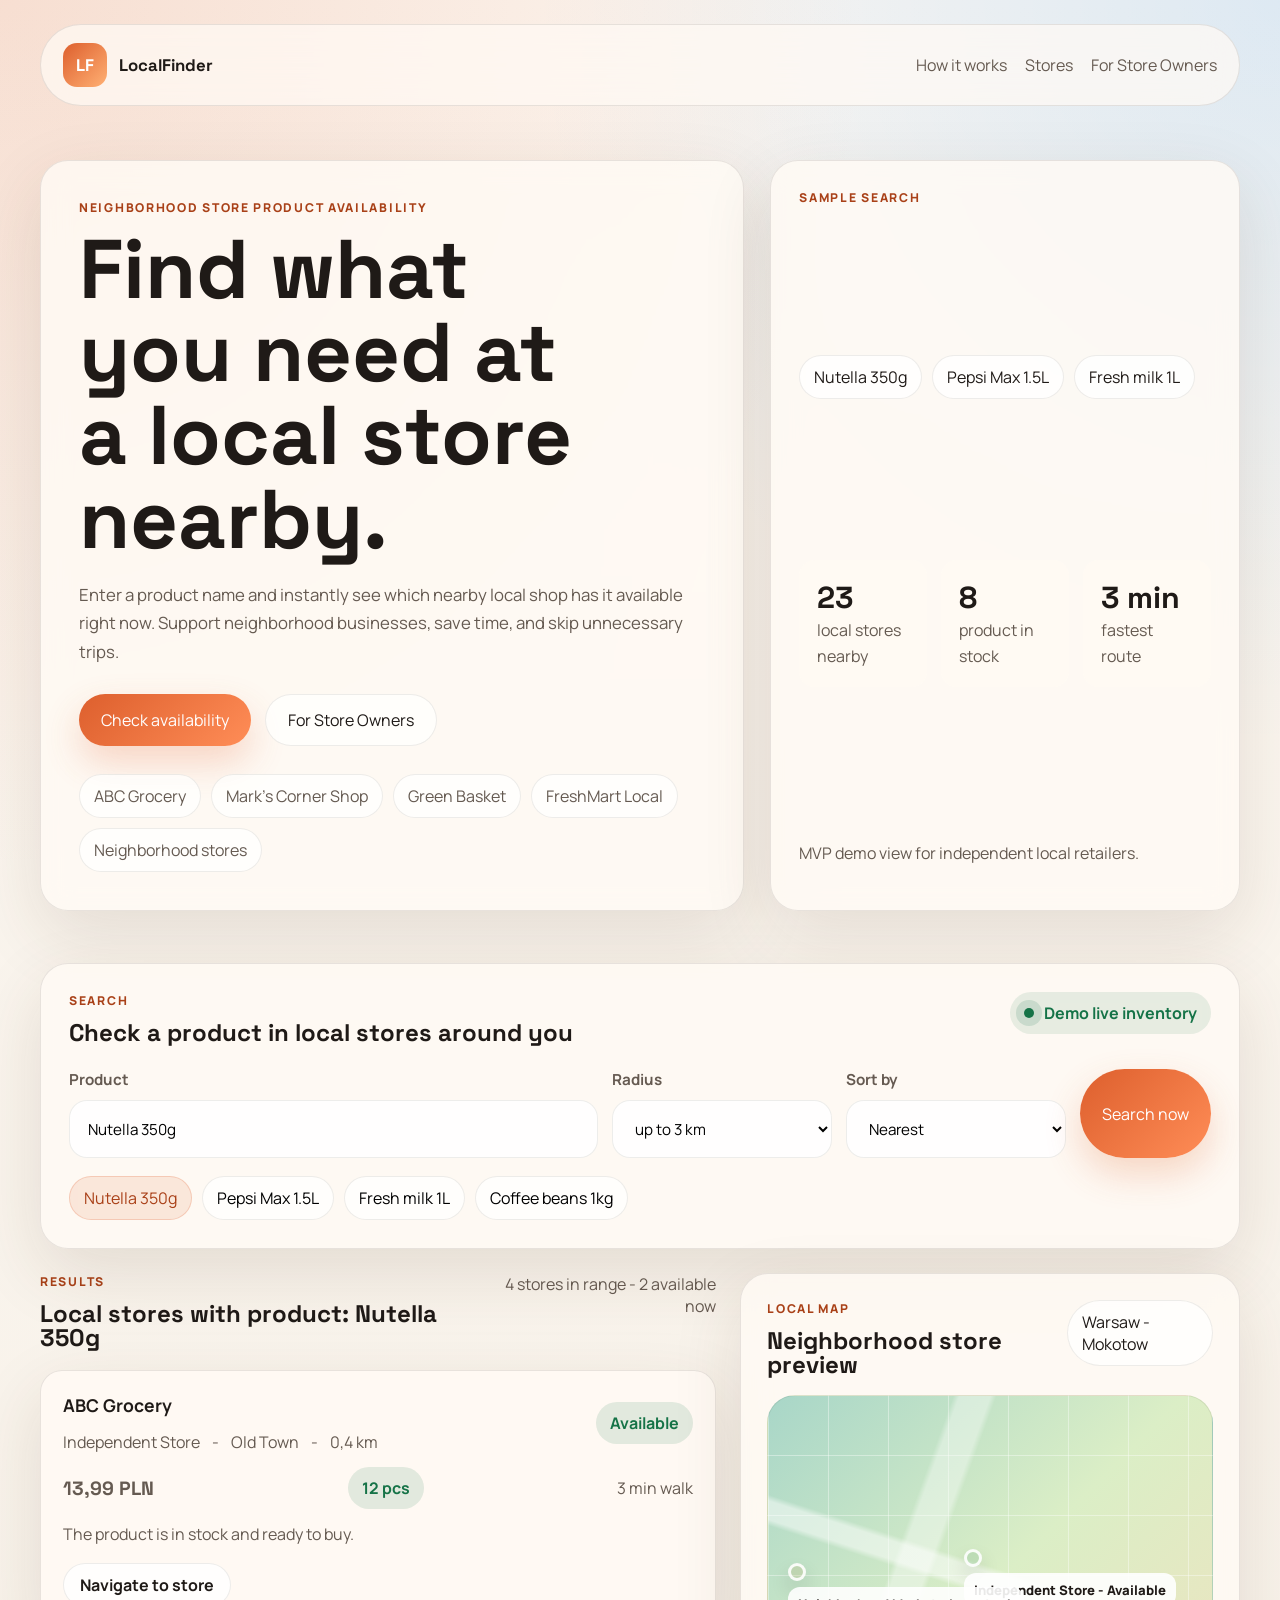
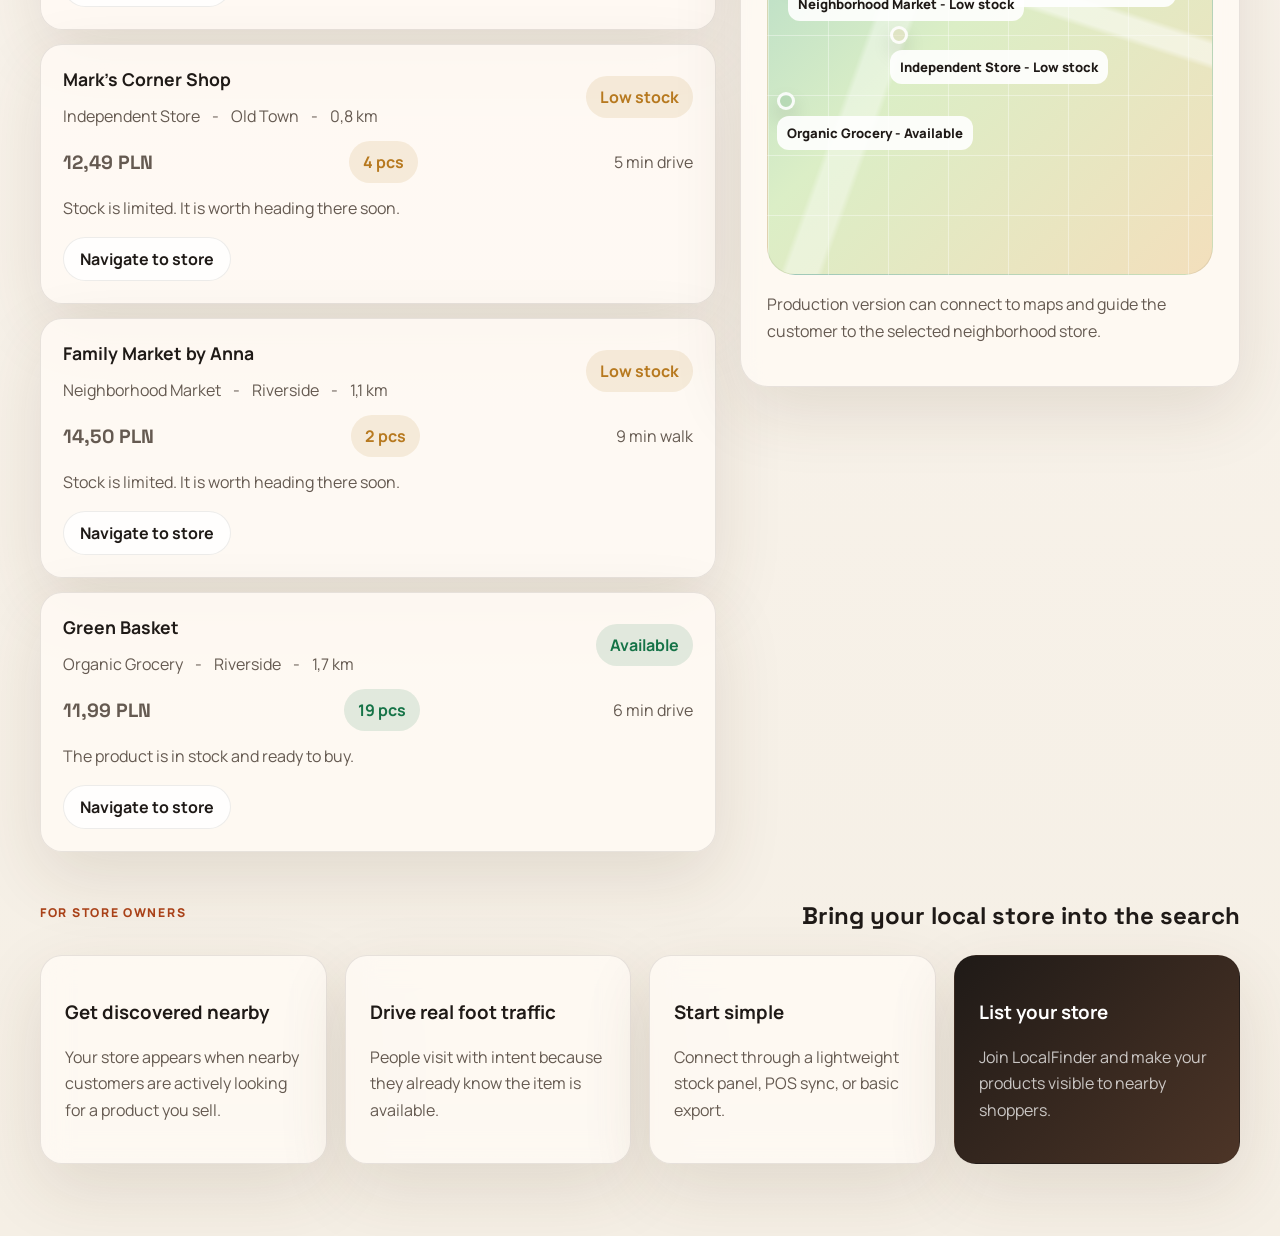
==== localfinder-clean.html @ b7fac54f "Add standalone clean LocalFinder page" ====
<!DOCTYPE html>
<html lang="en">
<head>
  <meta charset="UTF-8">
  <meta name="viewport" content="width=device-width, initial-scale=1.0">
  <title>LocalFinder - clean demo</title>
  <meta name="theme-color" content="#dd5f2d">
  <meta name="description" content="LocalFinder helps people find products in nearby neighborhood stores.">
  <link rel="icon" href="localfinder-icon.svg" type="image/svg+xml">
  <link rel="preconnect" href="https://fonts.googleapis.com">
  <link rel="preconnect" href="https://fonts.gstatic.com" crossorigin>
  <link href="https://fonts.googleapis.com/css2?family=Space+Grotesk:wght@400;500;700&family=Manrope:wght@400;500;700;800&display=swap" rel="stylesheet">
  <link rel="stylesheet" href="styles.css">
</head>
<body>
  <div class="page-shell">
    <header class="topbar">
      <a class="brand" href="#home">
        <span class="brand-mark">LF</span>
        <span>LocalFinder</span>
      </a>
      <nav class="topnav">
        <a href="#how-it-works">How it works</a>
        <a href="#results">Stores</a>
        <a href="#partners">For Store Owners</a>
      </nav>
    </header>

    <main id="home">
      <section class="hero">
        <div class="hero-copy">
          <p class="eyebrow">Neighborhood store product availability</p>
          <h1>Find what you need at a local store nearby.</h1>
          <p class="hero-text">
            Enter a product name and instantly see which nearby local shop has it available right now.
            Support neighborhood businesses, save time, and skip unnecessary trips.
          </p>
          <div class="hero-actions">
            <a class="button button-primary" href="#search-panel">Check availability</a>
            <a class="button button-secondary" href="#partners">For Store Owners</a>
          </div>
          <div class="trust-row">
            <span>ABC Grocery</span>
            <span>Mark's Corner Shop</span>
            <span>Green Basket</span>
            <span>FreshMart Local</span>
            <span>Neighborhood stores</span>
          </div>
        </div>

        <aside class="hero-card">
          <p class="card-kicker">Sample search</p>
          <div class="sample-search">
            <span class="sample-chip">Nutella 350g</span>
            <span class="sample-chip">Pepsi Max 1.5L</span>
            <span class="sample-chip">Fresh milk 1L</span>
          </div>
          <div class="snapshot">
            <div>
              <strong>23</strong>
              <span>local stores nearby</span>
            </div>
            <div>
              <strong>8</strong>
              <span>product in stock</span>
            </div>
            <div>
              <strong>3 min</strong>
              <span>fastest route</span>
            </div>
          </div>
          <p class="snapshot-note">MVP demo view for independent local retailers.</p>
        </aside>
      </section>

      <section class="search-panel" id="search-panel">
        <div class="panel-heading">
          <div>
            <p class="section-kicker">Search</p>
            <h2>Check a product in local stores around you</h2>
          </div>
          <div class="live-badge">
            <span class="live-dot"></span>
            Demo live inventory
          </div>
        </div>

        <form id="search-form" class="search-form">
          <label class="field field-search">
            <span>Product</span>
            <input id="product-input" type="text" value="Nutella 350g" placeholder="e.g. Nutella 350g, Pepsi Max, fresh milk 1L">
          </label>

          <label class="field">
            <span>Radius</span>
            <select id="radius-select">
              <option value="1.5">up to 1.5 km</option>
              <option value="3" selected>up to 3 km</option>
              <option value="5">up to 5 km</option>
            </select>
          </label>

          <label class="field">
            <span>Sort by</span>
            <select id="sort-select">
              <option value="distance">Nearest</option>
              <option value="availability">Best availability</option>
              <option value="price">Lowest price</option>
            </select>
          </label>

          <button type="submit" class="button button-primary button-submit">Search now</button>
        </form>

        <div class="quick-tags" id="quick-tags">
          <button type="button" class="tag is-active" data-product="Nutella 350g">Nutella 350g</button>
          <button type="button" class="tag" data-product="Pepsi Max 1.5L">Pepsi Max 1.5L</button>
          <button type="button" class="tag" data-product="Fresh milk 1L">Fresh milk 1L</button>
          <button type="button" class="tag" data-product="Coffee beans 1kg">Coffee beans 1kg</button>
        </div>
      </section>

      <section class="results-section" id="results">
        <div class="results-layout">
          <div class="results-column">
            <div class="results-header">
              <div>
                <p class="section-kicker">Results</p>
                <h2 id="results-title">Local stores with product: Nutella 350g</h2>
              </div>
              <div class="results-summary" id="results-summary"></div>
            </div>
            <div id="results-list" class="results-list"></div>
          </div>

          <aside class="map-card">
            <div class="map-card-header">
              <div>
                <p class="section-kicker">Local map</p>
                <h2>Neighborhood store preview</h2>
              </div>
              <span class="map-badge">Warsaw - Mokotow</span>
            </div>
            <div id="map-grid" class="map-grid" aria-label="Illustrative store map"></div>
            <p class="map-note">Production version can connect to maps and guide the customer to the selected neighborhood store.</p>
          </aside>
        </div>
      </section>

      <section class="partners" id="partners">
        <div class="section-heading">
          <p class="section-kicker">For Store Owners</p>
          <h2>Bring your local store into the search</h2>
        </div>
        <div class="partner-grid">
          <article class="partner-card">
            <h3>Get discovered nearby</h3>
            <p>Your store appears when nearby customers are actively looking for a product you sell.</p>
          </article>
          <article class="partner-card">
            <h3>Drive real foot traffic</h3>
            <p>People visit with intent because they already know the item is available.</p>
          </article>
          <article class="partner-card">
            <h3>Start simple</h3>
            <p>Connect through a lightweight stock panel, POS sync, or basic export.</p>
          </article>
          <article class="partner-card accent-card">
            <h3>List your store</h3>
            <p>Join LocalFinder and make your products visible to nearby shoppers.</p>
          </article>
        </div>
      </section>
    </main>
  </div>

  <script>
    const catalog = {
      "Nutella 350g": [
        { name: "ABC Grocery", chain: "Independent Store", distance: 0.4, price: 13.99, stock: 12, status: "good", eta: "3 min walk", district: "Old Town", x: 68, y: 38 },
        { name: "Mark's Corner Shop", chain: "Independent Store", distance: 0.8, price: 12.49, stock: 4, status: "warn", eta: "5 min drive", district: "Old Town", x: 52, y: 54 },
        { name: "Family Market by Anna", chain: "Neighborhood Market", distance: 1.1, price: 14.5, stock: 2, status: "warn", eta: "9 min walk", district: "Riverside", x: 31, y: 41 },
        { name: "Green Basket", chain: "Organic Grocery", distance: 1.7, price: 11.99, stock: 19, status: "good", eta: "6 min drive", district: "Riverside", x: 24, y: 68 },
        { name: "FreshMart Local", chain: "Independent Store", distance: 3.6, price: 12.99, stock: 0, status: "bad", eta: "11 min drive", district: "Garden District", x: 79, y: 73 }
      ],
      "Pepsi Max 1.5L": [
        { name: "Mark's Corner Shop", chain: "Independent Store", distance: 0.8, price: 6.49, stock: 16, status: "good", eta: "5 min drive", district: "Old Town", x: 52, y: 54 },
        { name: "ABC Grocery", chain: "Independent Store", distance: 0.4, price: 7.19, stock: 5, status: "warn", eta: "3 min walk", district: "Old Town", x: 68, y: 38 },
        { name: "FreshMart Local", chain: "Independent Store", distance: 1.3, price: 5.99, stock: 24, status: "good", eta: "7 min drive", district: "Riverside", x: 45, y: 77 },
        { name: "Family Market by Anna", chain: "Neighborhood Market", distance: 1.1, price: 7.49, stock: 0, status: "bad", eta: "9 min walk", district: "Riverside", x: 31, y: 41 }
      ],
      "Fresh milk 1L": [
        { name: "ABC Grocery", chain: "Independent Store", distance: 0.4, price: 4.39, stock: 8, status: "good", eta: "3 min walk", district: "Old Town", x: 68, y: 38 },
        { name: "Green Basket", chain: "Organic Grocery", distance: 1.7, price: 3.79, stock: 31, status: "good", eta: "6 min drive", district: "Riverside", x: 24, y: 68 },
        { name: "Mark's Corner Shop", chain: "Independent Store", distance: 0.8, price: 4.15, stock: 3, status: "warn", eta: "5 min drive", district: "Old Town", x: 52, y: 54 }
      ],
      "Coffee beans 1kg": [
        { name: "Green Basket", chain: "Organic Grocery", distance: 1.7, price: 42.99, stock: 14, status: "good", eta: "6 min drive", district: "Riverside", x: 24, y: 68 },
        { name: "FreshMart Local", chain: "Independent Store", distance: 3.6, price: 39.99, stock: 6, status: "warn", eta: "11 min drive", district: "Garden District", x: 79, y: 73 },
        { name: "Mark's Corner Shop", chain: "Independent Store", distance: 0.8, price: 46.99, stock: 0, status: "bad", eta: "5 min drive", district: "Old Town", x: 52, y: 54 }
      ]
    };

    const statusMeta = {
      good: { label: "Available", note: "The product is in stock and ready to buy.", className: "status-good" },
      warn: { label: "Low stock", note: "Stock is limited. It is worth heading there soon.", className: "status-warn" },
      bad: { label: "Out of stock", note: "Currently unavailable in this store.", className: "status-bad" }
    };

    const productInput = document.querySelector("#product-input");
    const radiusSelect = document.querySelector("#radius-select");
    const sortSelect = document.querySelector("#sort-select");
    const resultsList = document.querySelector("#results-list");
    const resultsTitle = document.querySelector("#results-title");
    const resultsSummary = document.querySelector("#results-summary");
    const mapGrid = document.querySelector("#map-grid");
    const quickTags = document.querySelector("#quick-tags");
    const searchForm = document.querySelector("#search-form");

    function getMatchingProduct(query) {
      const normalizedQuery = query.trim().toLowerCase();
      const productNames = Object.keys(catalog);
      if (!normalizedQuery) return productNames[0];
      return productNames.find((name) => name.toLowerCase() === normalizedQuery)
        || productNames.find((name) => name.toLowerCase().includes(normalizedQuery))
        || productNames[0];
    }

    function getStatusWeight(status) {
      if (status === "good") return 0;
      if (status === "warn") return 1;
      return 2;
    }

    function formatPrice(price) {
      return `${price.toFixed(2).replace(".", ",")} PLN`;
    }

    function filterAndSortStores(productName) {
      const radius = Number(radiusSelect.value);
      const sortBy = sortSelect.value;
      const filtered = [...(catalog[productName] || [])].filter((store) => store.distance <= radius);
      filtered.sort((left, right) => {
        if (sortBy === "price") return left.price - right.price;
        if (sortBy === "availability") return getStatusWeight(left.status) - getStatusWeight(right.status) || left.distance - right.distance;
        return left.distance - right.distance;
      });
      return filtered;
    }

    function renderResults(productName) {
      const stores = filterAndSortStores(productName);
      const availableCount = stores.filter((store) => store.status === "good").length;
      resultsTitle.textContent = `Local stores with product: ${productName}`;
      resultsSummary.textContent = `${stores.length} stores in range - ${availableCount} available now`;

      if (!stores.length) {
        resultsList.innerHTML = '<div class="empty-state"><h3>No results in the selected radius</h3><p>Increase the search radius or choose another product from the suggested tags above.</p></div>';
        mapGrid.innerHTML = "";
        return;
      }

      resultsList.innerHTML = stores.map((store) => {
        const meta = statusMeta[store.status];
        return `<article class="store-card"><div class="store-top"><div><h3>${store.name}</h3><div class="store-meta"><span>${store.chain}</span><span>-</span><span>${store.district}</span><span>-</span><span>${store.distance.toFixed(1).replace(".", ",")} km</span></div></div><span class="store-pill ${meta.className}">${meta.label}</span></div><div class="store-stock"><span class="store-price">${formatPrice(store.price)}</span><span class="stock-pill ${meta.className}">${store.stock > 0 ? `${store.stock} pcs` : "0 pcs"}</span><span>${store.eta}</span></div><p class="availability-note">${meta.note}</p><div class="store-actions"><a class="action-link" href="#map-grid">Navigate to store</a></div></article>`;
      }).join("");

      mapGrid.innerHTML = stores.map((store) => {
        const meta = statusMeta[store.status];
        return `<div class="map-pin" style="left:${store.x}%; top:${store.y}%"><span class="pin-dot ${meta.className}"></span><span class="pin-label">${store.chain} - ${meta.label}</span></div>`;
      }).join("");
    }

    function syncActiveTag(productName) {
      quickTags.querySelectorAll(".tag").forEach((tag) => {
        tag.classList.toggle("is-active", tag.dataset.product === productName);
      });
    }

    function runSearch(nextQuery) {
      const matchedProduct = getMatchingProduct(nextQuery ?? productInput.value);
      productInput.value = matchedProduct;
      syncActiveTag(matchedProduct);
      renderResults(matchedProduct);
    }

    searchForm.addEventListener("submit", (event) => {
      event.preventDefault();
      runSearch();
    });

    radiusSelect.addEventListener("change", () => runSearch());
    sortSelect.addEventListener("change", () => runSearch());

    quickTags.addEventListener("click", (event) => {
      const button = event.target.closest(".tag");
      if (!button) return;
      runSearch(button.dataset.product);
    });

    window.addEventListener("load", () => {
      runSearch(productInput.value);
    });
  </script>
</body>
</html>
---- styles.css ----
:root {
  --bg: #f5efe5;
  --bg-accent: #efe3d1;
  --surface: rgba(255, 250, 244, 0.82);
  --surface-strong: #fffaf3;
  --text: #1f1a17;
  --muted: #655a51;
  --line: rgba(31, 26, 23, 0.1);
  --brand: #dd5f2d;
  --brand-dark: #a94118;
  --good: #157347;
  --warn: #b7791f;
  --bad: #b3261e;
  --shadow: 0 24px 70px rgba(75, 48, 25, 0.12);
  --radius-xl: 28px;
  --radius-lg: 22px;
  --radius-md: 16px;
  --radius-sm: 12px;
}

* {
  box-sizing: border-box;
}

html {
  scroll-behavior: smooth;
}

body {
  margin: 0;
  font-family: "Manrope", sans-serif;
  color: var(--text);
  background:
    radial-gradient(circle at top left, rgba(221, 95, 45, 0.16), transparent 28%),
    radial-gradient(circle at top right, rgba(0, 132, 255, 0.12), transparent 24%),
    linear-gradient(180deg, #fcf7f1 0%, var(--bg) 100%);
}

a {
  color: inherit;
  text-decoration: none;
}

button,
input,
select {
  font: inherit;
}

.page-shell {
  width: min(1200px, calc(100% - 32px));
  margin: 0 auto;
  padding: 24px 0 72px;
}

.topbar {
  display: flex;
  align-items: center;
  justify-content: space-between;
  gap: 16px;
  padding: 18px 22px;
  border: 1px solid var(--line);
  border-radius: 999px;
  background: rgba(255, 250, 244, 0.72);
  backdrop-filter: blur(16px);
  position: sticky;
  top: 16px;
  z-index: 20;
}

.brand {
  display: inline-flex;
  align-items: center;
  gap: 12px;
  font-family: "Space Grotesk", sans-serif;
  font-size: 1.05rem;
  font-weight: 700;
}

.brand-mark {
  display: grid;
  place-items: center;
  width: 44px;
  height: 44px;
  border-radius: 14px;
  background: linear-gradient(135deg, var(--brand), #ffb074);
  color: white;
}

.topnav {
  display: flex;
  gap: 18px;
  color: var(--muted);
}

.hero {
  display: grid;
  grid-template-columns: 1.2fr 0.8fr;
  gap: 26px;
  padding: 54px 0 28px;
}

.hero-copy,
.hero-card,
.search-panel,
.map-card,
.step-card,
.partner-card {
  border: 1px solid var(--line);
  background: var(--surface);
  backdrop-filter: blur(14px);
  box-shadow: var(--shadow);
}

.hero-copy {
  padding: 38px;
  border-radius: var(--radius-xl);
}

.eyebrow,
.section-kicker,
.card-kicker {
  margin: 0 0 12px;
  text-transform: uppercase;
  letter-spacing: 0.14em;
  color: var(--brand-dark);
  font-size: 0.76rem;
  font-weight: 800;
}

.hero h1,
.search-panel h2,
.results-header h2,
.map-card h2,
.section-heading h2 {
  margin: 0;
  font-family: "Space Grotesk", sans-serif;
  line-height: 1;
}

.hero h1 {
  font-size: clamp(2.8rem, 7vw, 5.2rem);
  max-width: 10ch;
}

.hero-text {
  max-width: 62ch;
  margin: 20px 0 0;
  font-size: 1.05rem;
  line-height: 1.7;
  color: var(--muted);
}

.hero-actions {
  display: flex;
  flex-wrap: wrap;
  gap: 14px;
  margin-top: 28px;
}

.button {
  display: inline-flex;
  align-items: center;
  justify-content: center;
  min-height: 52px;
  padding: 0 22px;
  border-radius: 999px;
  border: 0;
  cursor: pointer;
  transition: transform 160ms ease, box-shadow 160ms ease, background 160ms ease;
}

.button:hover {
  transform: translateY(-2px);
}

.button-primary {
  background: linear-gradient(135deg, var(--brand), #ff8d57);
  color: white;
  box-shadow: 0 16px 36px rgba(221, 95, 45, 0.24);
}

.button-secondary {
  background: rgba(255, 255, 255, 0.68);
  color: var(--text);
  border: 1px solid rgba(31, 26, 23, 0.08);
}

.trust-row {
  display: flex;
  flex-wrap: wrap;
  gap: 10px;
  margin-top: 28px;
  color: var(--muted);
}

.trust-row span,
.sample-chip,
.tag,
.map-badge {
  padding: 10px 14px;
  border-radius: 999px;
  border: 1px solid rgba(31, 26, 23, 0.08);
  background: rgba(255, 255, 255, 0.7);
}

.hero-card {
  border-radius: var(--radius-xl);
  padding: 28px;
  display: flex;
  flex-direction: column;
  justify-content: space-between;
}

.sample-search {
  display: flex;
  flex-wrap: wrap;
  gap: 10px;
}

.snapshot {
  display: grid;
  grid-template-columns: repeat(3, 1fr);
  gap: 14px;
  margin-top: 24px;
}

.snapshot div {
  padding: 18px;
  border-radius: var(--radius-md);
  background: var(--surface-strong);
}

.snapshot strong {
  display: block;
  font-family: "Space Grotesk", sans-serif;
  font-size: 1.9rem;
}

.snapshot span,
.snapshot-note,
.partner-card p,
.step-card p,
.map-note {
  color: var(--muted);
  line-height: 1.65;
}

.search-panel,
.how-it-works,
.partners,
.results-section {
  margin-top: 24px;
}

.search-panel {
  padding: 28px;
  border-radius: var(--radius-xl);
}

.panel-heading,
.results-header,
.map-card-header,
.section-heading {
  display: flex;
  justify-content: space-between;
  gap: 18px;
  align-items: start;
}

.live-badge {
  display: inline-flex;
  align-items: center;
  gap: 10px;
  padding: 10px 14px;
  border-radius: 999px;
  background: rgba(21, 115, 71, 0.1);
  color: var(--good);
  font-weight: 700;
}

.live-dot {
  width: 10px;
  height: 10px;
  border-radius: 50%;
  background: currentColor;
  box-shadow: 0 0 0 8px rgba(21, 115, 71, 0.14);
}

.search-form {
  display: grid;
  grid-template-columns: minmax(0, 2.4fr) repeat(2, minmax(150px, 1fr)) auto;
  gap: 14px;
  margin-top: 24px;
}

.field {
  display: flex;
  flex-direction: column;
  gap: 10px;
  color: var(--muted);
  font-size: 0.95rem;
}

.field span {
  font-weight: 700;
}

.field input,
.field select {
  min-height: 58px;
  padding: 0 18px;
  border-radius: 18px;
  border: 1px solid rgba(31, 26, 23, 0.08);
  background: rgba(255, 255, 255, 0.9);
  outline: none;
}

.field input:focus,
.field select:focus {
  border-color: rgba(221, 95, 45, 0.46);
  box-shadow: 0 0 0 4px rgba(221, 95, 45, 0.12);
}

.quick-tags {
  display: flex;
  flex-wrap: wrap;
  gap: 10px;
  margin-top: 18px;
}

.tag {
  cursor: pointer;
}

.tag.is-active {
  background: rgba(221, 95, 45, 0.12);
  color: var(--brand-dark);
  border-color: rgba(221, 95, 45, 0.22);
}

.results-layout {
  display: grid;
  grid-template-columns: minmax(0, 1.15fr) minmax(320px, 0.85fr);
  gap: 24px;
  align-items: start;
}

.results-summary {
  color: var(--muted);
  max-width: 26ch;
  text-align: right;
}

.results-list {
  display: grid;
  gap: 14px;
  margin-top: 20px;
}

.store-card {
  padding: 22px;
  border-radius: var(--radius-lg);
  background: rgba(255, 250, 244, 0.88);
  border: 1px solid var(--line);
  box-shadow: var(--shadow);
}

.store-top,
.store-meta,
.store-actions,
.store-stock {
  display: flex;
  flex-wrap: wrap;
  align-items: center;
  justify-content: space-between;
  gap: 12px;
}

.store-top h3 {
  margin: 0;
  font-size: 1.1rem;
}

.store-meta,
.store-stock,
.availability-note,
.empty-state p {
  margin-top: 14px;
  color: var(--muted);
}

.store-pill,
.stock-pill {
  display: inline-flex;
  align-items: center;
  gap: 8px;
  padding: 10px 14px;
  border-radius: 999px;
  font-weight: 700;
}

.status-good {
  background: rgba(21, 115, 71, 0.12);
  color: var(--good);
}

.status-warn {
  background: rgba(183, 121, 31, 0.12);
  color: var(--warn);
}

.status-bad {
  background: rgba(179, 38, 30, 0.12);
  color: var(--bad);
}

.store-price {
  font-family: "Space Grotesk", sans-serif;
  font-weight: 700;
  font-size: 1.2rem;
}

.store-actions {
  margin-top: 18px;
}

.action-link {
  display: inline-flex;
  align-items: center;
  justify-content: center;
  min-height: 44px;
  padding: 0 16px;
  border-radius: 999px;
  background: rgba(255, 255, 255, 0.82);
  border: 1px solid rgba(31, 26, 23, 0.08);
  font-weight: 700;
}

.map-card {
  border-radius: var(--radius-xl);
  padding: 26px;
  position: sticky;
  top: 104px;
}

.map-grid {
  position: relative;
  height: 480px;
  margin-top: 18px;
  border-radius: 28px;
  overflow: hidden;
  background:
    linear-gradient(0deg, rgba(255,255,255,0.38) 1px, transparent 1px),
    linear-gradient(90deg, rgba(255,255,255,0.38) 1px, transparent 1px),
    linear-gradient(135deg, #a8d6c8 0%, #dbeec6 45%, #f3dfbc 100%);
  background-size: 60px 60px, 60px 60px, cover;
  border: 1px solid rgba(31, 26, 23, 0.08);
}

.map-grid::before,
.map-grid::after {
  content: "";
  position: absolute;
  inset: 0;
}

.map-grid::before {
  background:
    linear-gradient(110deg, transparent 30%, rgba(255,255,255,0.38) 31%, rgba(255,255,255,0.38) 36%, transparent 37%),
    linear-gradient(18deg, transparent 56%, rgba(255,255,255,0.5) 57%, rgba(255,255,255,0.5) 60%, transparent 61%);
}

.map-pin {
  position: absolute;
  display: flex;
  flex-direction: column;
  gap: 6px;
  transform: translate(-50%, -50%);
}

.pin-dot {
  width: 18px;
  height: 18px;
  border-radius: 50%;
  border: 3px solid rgba(255, 255, 255, 0.9);
  box-shadow: 0 10px 20px rgba(0, 0, 0, 0.14);
}

.pin-label {
  padding: 8px 10px;
  border-radius: 12px;
  background: rgba(255, 255, 255, 0.9);
  white-space: nowrap;
  font-size: 0.82rem;
  font-weight: 800;
}

.how-it-works,
.partners {
  padding-top: 28px;
}

.schema-section {
  padding-top: 28px;
}

.steps,
.partner-grid {
  display: grid;
  gap: 18px;
  margin-top: 22px;
}

.steps {
  grid-template-columns: repeat(3, 1fr);
}

.partner-grid {
  grid-template-columns: repeat(4, 1fr);
}

.schema-grid {
  display: grid;
  grid-template-columns: repeat(4, 1fr);
  gap: 18px;
  margin-top: 22px;
}

.step-card,
.partner-card {
  padding: 24px;
  border-radius: var(--radius-lg);
}

.step-number {
  display: inline-flex;
  margin-bottom: 24px;
  font-family: "Space Grotesk", sans-serif;
  font-size: 2rem;
  color: var(--brand);
}

.accent-card {
  background: linear-gradient(135deg, #1f1a17, #4d3527);
  color: white;
}

.accent-card p {
  color: rgba(255, 255, 255, 0.74);
}

.empty-state {
  padding: 30px;
  border-radius: var(--radius-lg);
  border: 1px dashed rgba(31, 26, 23, 0.18);
  background: rgba(255, 255, 255, 0.52);
}

@media (max-width: 1050px) {
  .hero,
  .results-layout,
  .steps,
  .partner-grid,
  .schema-grid {
    grid-template-columns: 1fr;
  }

  .search-form {
    grid-template-columns: 1fr 1fr;
  }

  .button-submit {
    grid-column: span 2;
  }

  .map-card {
    position: static;
  }
}

@media (max-width: 760px) {
  .page-shell {
    width: min(100% - 20px, 1200px);
    padding-top: 14px;
  }

  .topbar,
  .panel-heading,
  .results-header,
  .section-heading,
  .map-card-header {
    flex-direction: column;
  }

  .topnav {
    flex-wrap: wrap;
  }

  .hero-copy,
  .hero-card,
  .search-panel,
  .map-card,
  .step-card,
  .partner-card,
  .store-card {
    padding: 20px;
  }

  .search-form {
    grid-template-columns: 1fr;
  }

  .button-submit {
    grid-column: span 1;
  }

  .snapshot {
    grid-template-columns: 1fr;
  }

  .results-summary {
    text-align: left;
  }

  .map-grid {
    height: 360px;
  }
}
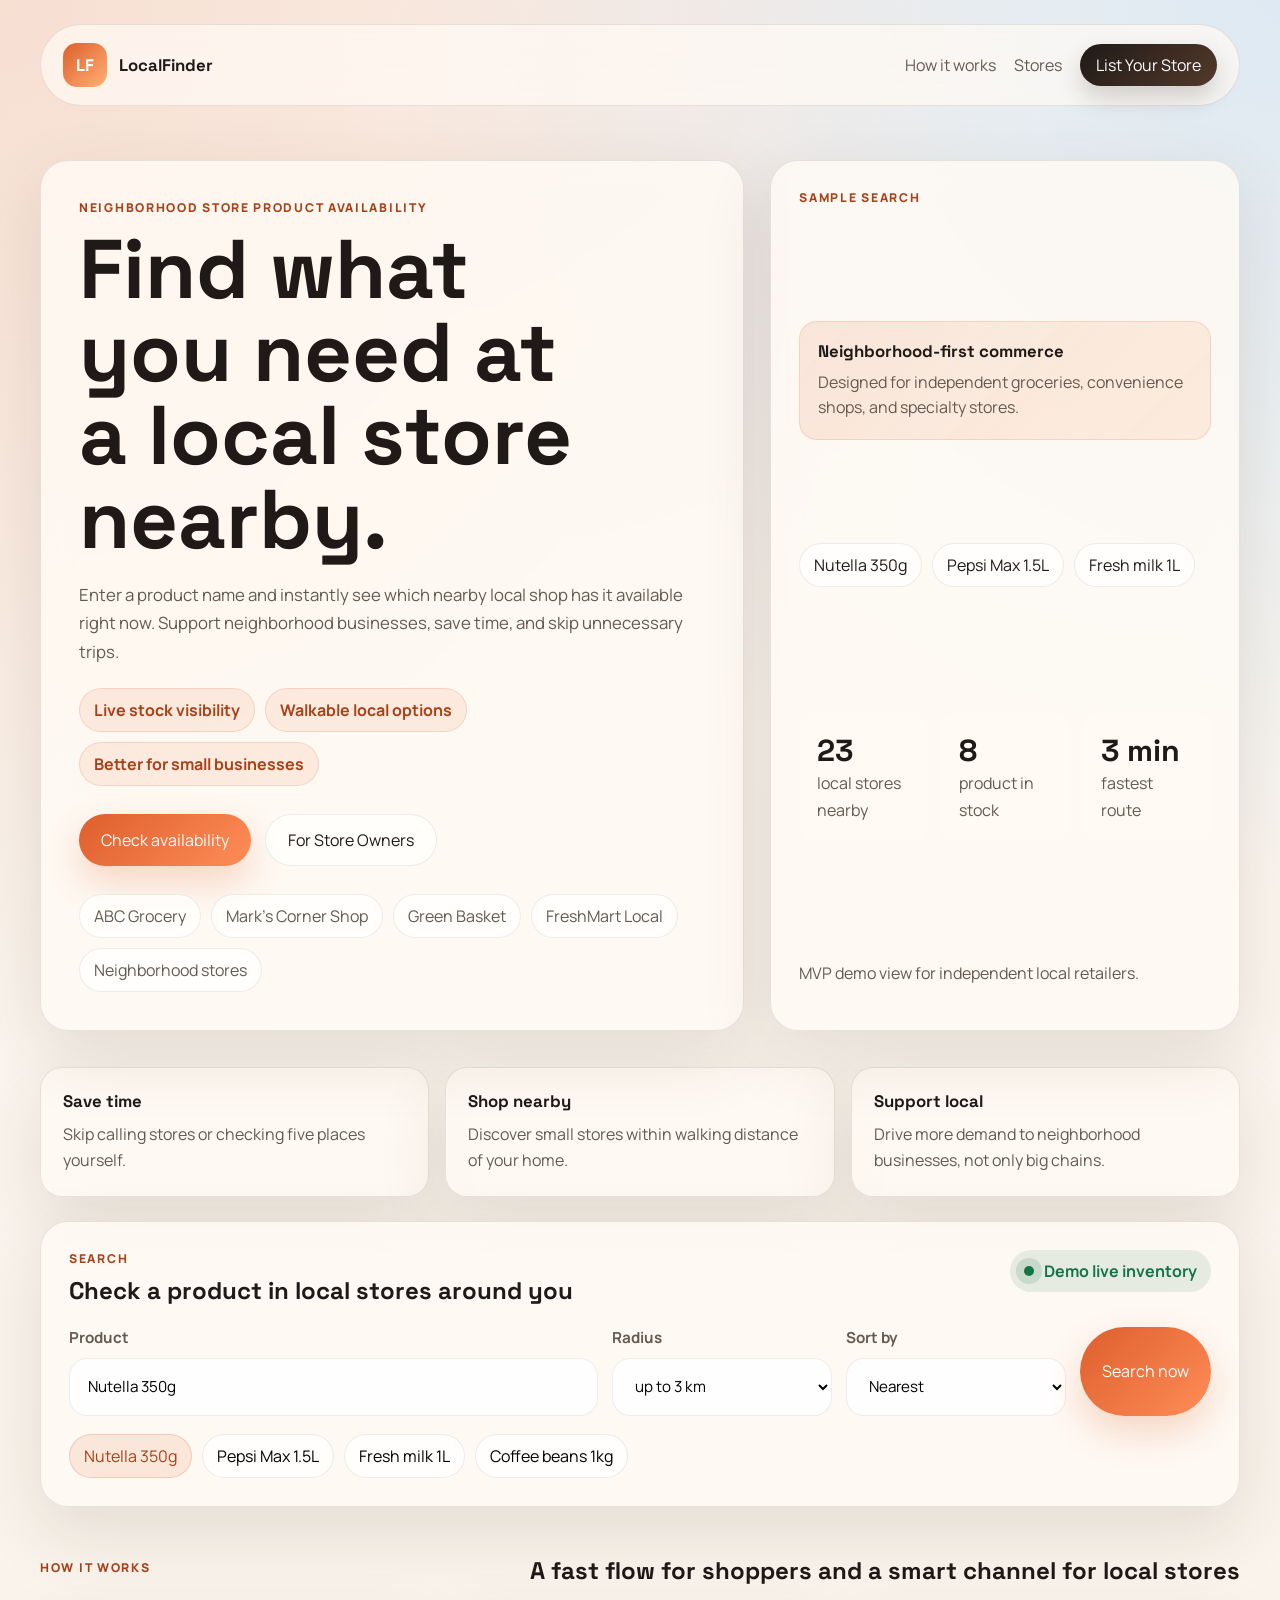
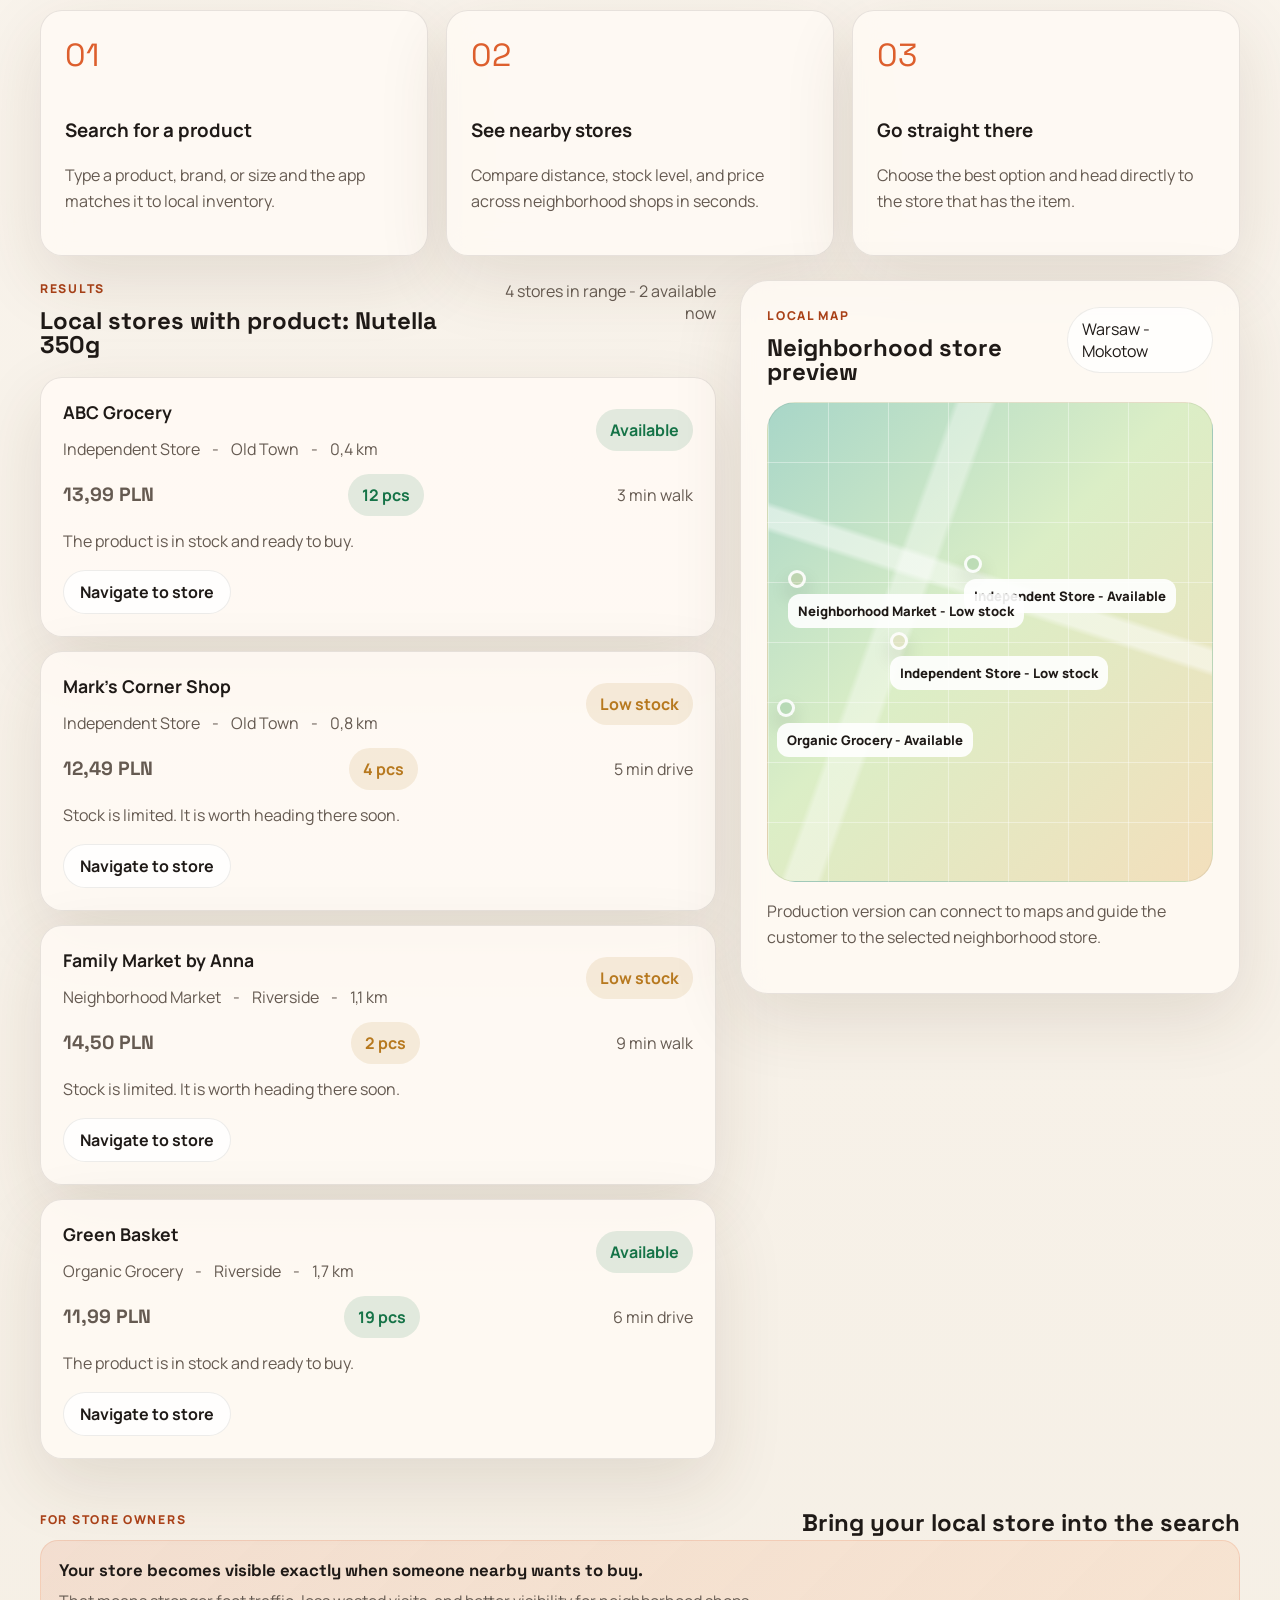
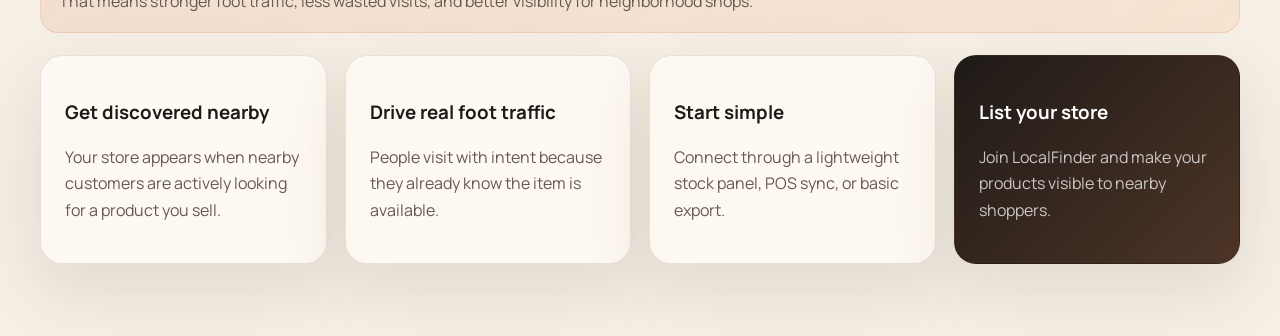
==== commit aeaaec42: "Polish LocalFinder clean landing design" ====
--- a/localfinder-clean.html
+++ b/localfinder-clean.html
@@ -22,7 +22,7 @@
       <nav class="topnav">
         <a href="#how-it-works">How it works</a>
         <a href="#results">Stores</a>
-        <a href="#partners">For Store Owners</a>
+        <a class="topnav-cta" href="#partners">List Your Store</a>
       </nav>
     </header>
 
@@ -35,6 +35,11 @@
             Enter a product name and instantly see which nearby local shop has it available right now.
             Support neighborhood businesses, save time, and skip unnecessary trips.
           </p>
+          <div class="hero-highlights">
+            <span>Live stock visibility</span>
+            <span>Walkable local options</span>
+            <span>Better for small businesses</span>
+          </div>
           <div class="hero-actions">
             <a class="button button-primary" href="#search-panel">Check availability</a>
             <a class="button button-secondary" href="#partners">For Store Owners</a>
@@ -50,6 +55,10 @@
 
         <aside class="hero-card">
           <p class="card-kicker">Sample search</p>
+          <div class="hero-card-banner">
+            <strong>Neighborhood-first commerce</strong>
+            <span>Designed for independent groceries, convenience shops, and specialty stores.</span>
+          </div>
           <div class="sample-search">
             <span class="sample-chip">Nutella 350g</span>
             <span class="sample-chip">Pepsi Max 1.5L</span>
@@ -71,6 +80,21 @@
           </div>
           <p class="snapshot-note">MVP demo view for independent local retailers.</p>
         </aside>
+      </section>
+
+      <section class="micro-benefits">
+        <article class="benefit-card">
+          <strong>Save time</strong>
+          <span>Skip calling stores or checking five places yourself.</span>
+        </article>
+        <article class="benefit-card">
+          <strong>Shop nearby</strong>
+          <span>Discover small stores within walking distance of your home.</span>
+        </article>
+        <article class="benefit-card">
+          <strong>Support local</strong>
+          <span>Drive more demand to neighborhood businesses, not only big chains.</span>
+        </article>
       </section>
 
       <section class="search-panel" id="search-panel">
@@ -117,6 +141,30 @@
           <button type="button" class="tag" data-product="Pepsi Max 1.5L">Pepsi Max 1.5L</button>
           <button type="button" class="tag" data-product="Fresh milk 1L">Fresh milk 1L</button>
           <button type="button" class="tag" data-product="Coffee beans 1kg">Coffee beans 1kg</button>
+        </div>
+      </section>
+
+      <section class="how-it-works" id="how-it-works">
+        <div class="section-heading">
+          <p class="section-kicker">How it works</p>
+          <h2>A fast flow for shoppers and a smart channel for local stores</h2>
+        </div>
+        <div class="steps">
+          <article class="step-card">
+            <span class="step-number">01</span>
+            <h3>Search for a product</h3>
+            <p>Type a product, brand, or size and the app matches it to local inventory.</p>
+          </article>
+          <article class="step-card">
+            <span class="step-number">02</span>
+            <h3>See nearby stores</h3>
+            <p>Compare distance, stock level, and price across neighborhood shops in seconds.</p>
+          </article>
+          <article class="step-card">
+            <span class="step-number">03</span>
+            <h3>Go straight there</h3>
+            <p>Choose the best option and head directly to the store that has the item.</p>
+          </article>
         </div>
       </section>
 
@@ -151,6 +199,10 @@
         <div class="section-heading">
           <p class="section-kicker">For Store Owners</p>
           <h2>Bring your local store into the search</h2>
+        </div>
+        <div class="owner-banner">
+          <strong>Your store becomes visible exactly when someone nearby wants to buy.</strong>
+          <span>That means stronger foot traffic, less wasted visits, and better visibility for neighborhood shops.</span>
         </div>
         <div class="partner-grid">
           <article class="partner-card">
--- a/styles.css
+++ b/styles.css
@@ -91,6 +91,15 @@
   display: flex;
   gap: 18px;
   color: var(--muted);
+  align-items: center;
+}
+
+.topnav-cta {
+  padding: 10px 16px;
+  border-radius: 999px;
+  color: white;
+  background: linear-gradient(135deg, #1f1a17, #53392b);
+  box-shadow: 0 12px 24px rgba(31, 26, 23, 0.18);
 }
 
 .hero {
@@ -151,6 +160,22 @@
   color: var(--muted);
 }
 
+.hero-highlights {
+  display: flex;
+  flex-wrap: wrap;
+  gap: 10px;
+  margin-top: 22px;
+}
+
+.hero-highlights span {
+  padding: 10px 14px;
+  border-radius: 999px;
+  background: rgba(221, 95, 45, 0.1);
+  border: 1px solid rgba(221, 95, 45, 0.16);
+  color: var(--brand-dark);
+  font-weight: 700;
+}
+
 .hero-actions {
   display: flex;
   flex-wrap: wrap;
@@ -212,6 +237,29 @@
   justify-content: space-between;
 }
 
+.hero-card-banner,
+.owner-banner {
+  padding: 18px;
+  border-radius: 18px;
+  background: linear-gradient(135deg, rgba(221, 95, 45, 0.12), rgba(255, 176, 116, 0.18));
+  border: 1px solid rgba(221, 95, 45, 0.16);
+}
+
+.hero-card-banner strong,
+.owner-banner strong {
+  display: block;
+  font-family: "Space Grotesk", sans-serif;
+  font-size: 1.05rem;
+}
+
+.hero-card-banner span,
+.owner-banner span {
+  display: block;
+  margin-top: 8px;
+  color: var(--muted);
+  line-height: 1.6;
+}
+
 .sample-search {
   display: flex;
   flex-wrap: wrap;
@@ -251,6 +299,34 @@
 .partners,
 .results-section {
   margin-top: 24px;
+}
+
+.micro-benefits {
+  display: grid;
+  grid-template-columns: repeat(3, 1fr);
+  gap: 16px;
+  margin-top: 8px;
+}
+
+.benefit-card {
+  padding: 22px;
+  border-radius: var(--radius-lg);
+  background: rgba(255, 250, 244, 0.86);
+  border: 1px solid var(--line);
+  box-shadow: var(--shadow);
+}
+
+.benefit-card strong {
+  display: block;
+  font-family: "Space Grotesk", sans-serif;
+  font-size: 1.05rem;
+}
+
+.benefit-card span {
+  display: block;
+  margin-top: 10px;
+  color: var(--muted);
+  line-height: 1.6;
 }
 
 .search-panel {
@@ -560,6 +636,7 @@
 @media (max-width: 1050px) {
   .hero,
   .results-layout,
+  .micro-benefits,
   .steps,
   .partner-grid,
   .schema-grid {
